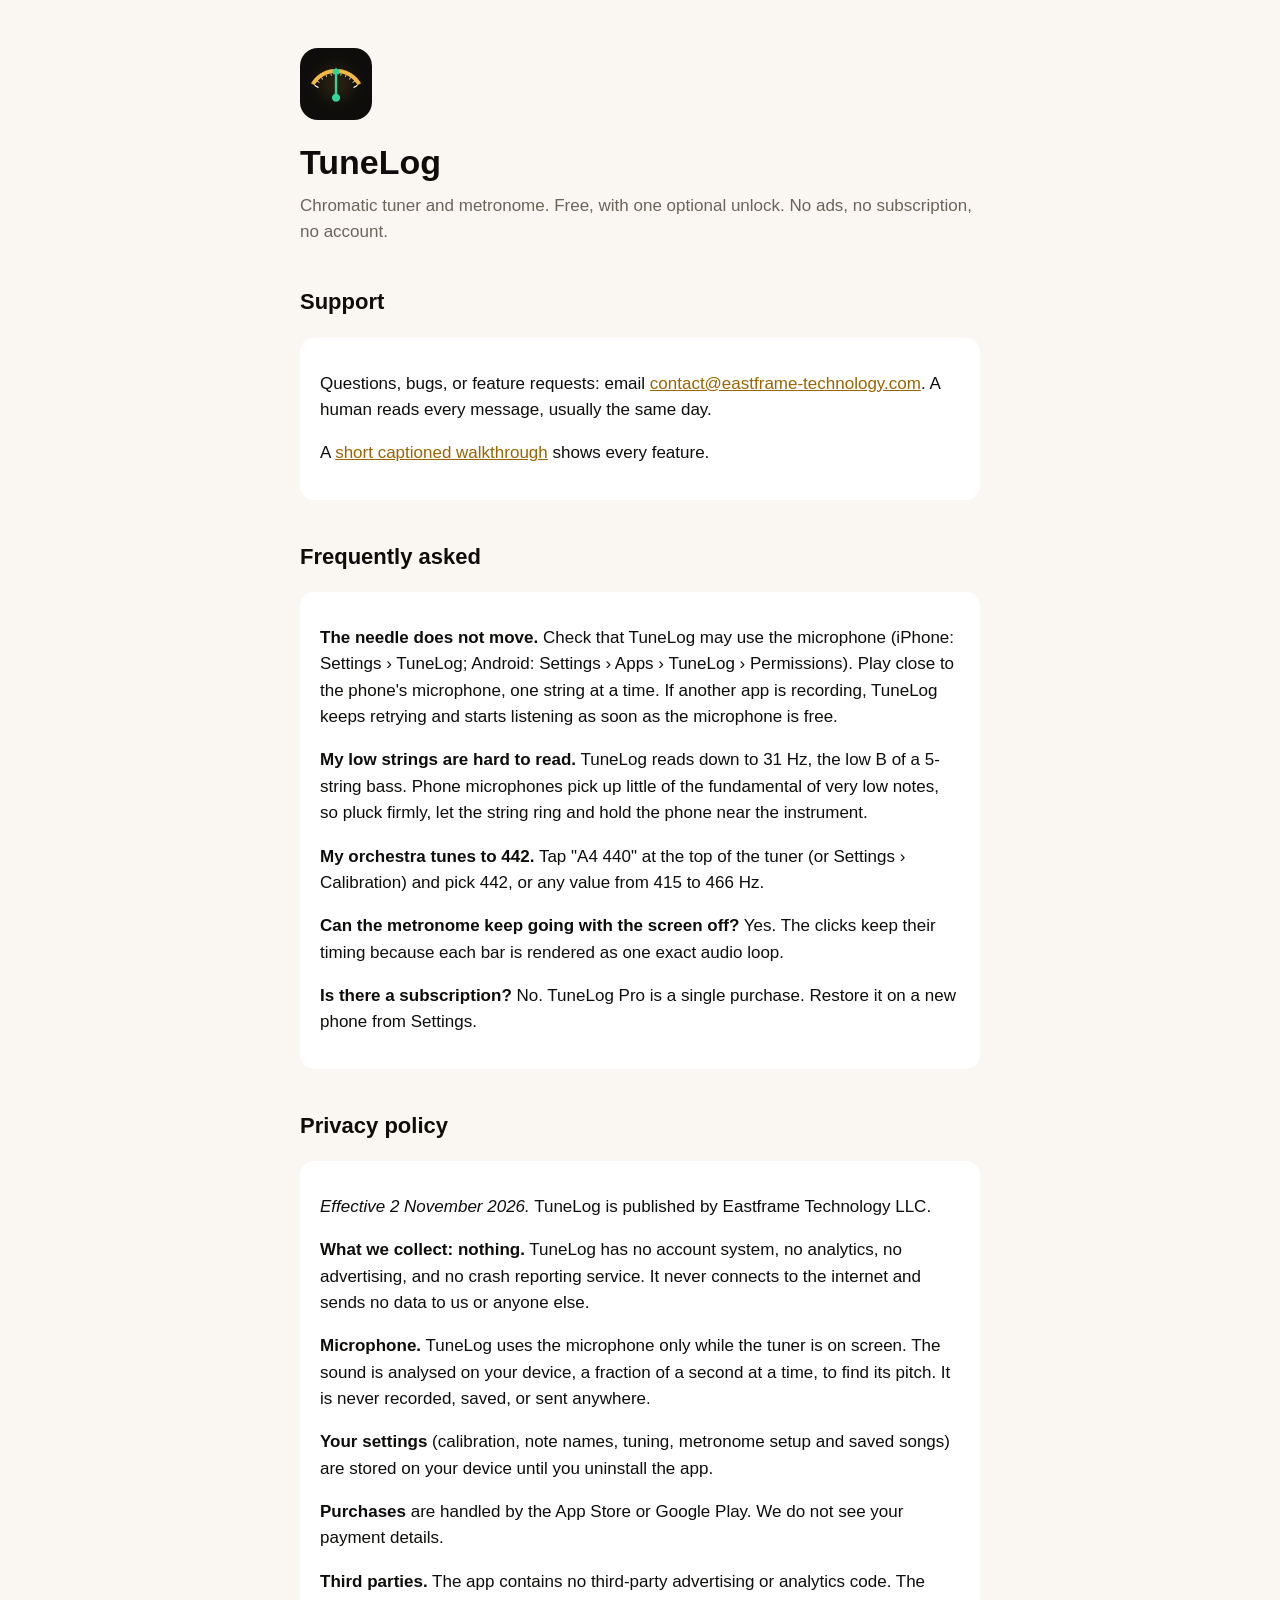
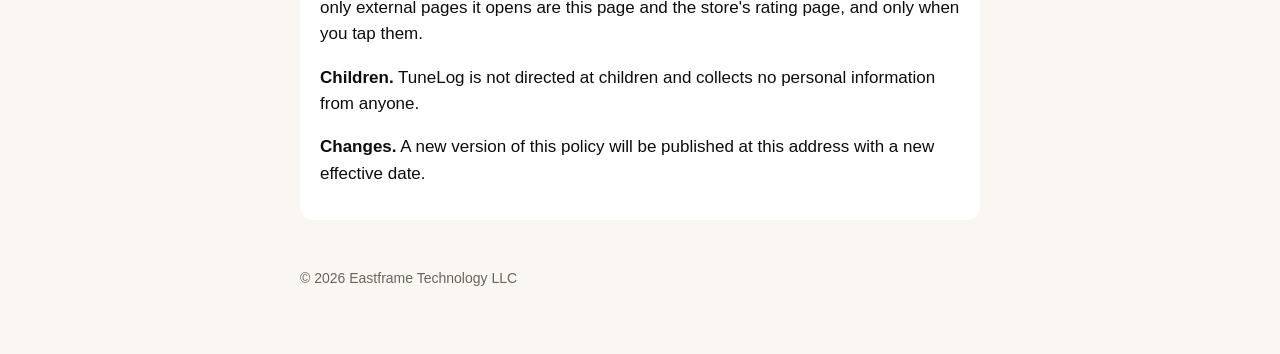
==== index.html @ 66dcc6ef "TuneLog support page and privacy policy Co-Authored-By: Claude Opus 5.5 <noreply@anthropic.com>" ====
<!doctype html>
<html lang="en">
<head>
<meta charset="utf-8">
<meta name="viewport" content="width=device-width, initial-scale=1">
<title>TuneLog support</title>
<meta name="description" content="Support and privacy policy for TuneLog, the chromatic tuner and metronome.">
<style>
  :root { color-scheme: light dark; --bg:#faf7f2; --fg:#0e0d0b; --muted:#6b645a; --accent:#9a6400; --card:#ffffff; }
  @media (prefers-color-scheme: dark) { :root { --bg:#0e0d0b; --fg:#f4f0e8; --muted:#a8a092; --accent:#f5b841; --card:#1a1814; } }
  body { margin:0; background:var(--bg); color:var(--fg); font:17px/1.55 -apple-system, BlinkMacSystemFont, "Segoe UI", Roboto, sans-serif; }
  main { max-width:680px; margin:0 auto; padding:48px 16px 64px; }
  h1 { font-size:34px; margin:0 0 4px; } h2 { margin-top:40px; font-size:22px; }
  p.lead { color:var(--muted); margin-top:0; }
  .card { background:var(--card); border-radius:14px; padding:16px 20px; margin:16px 0; }
  a { color:var(--accent); }
  .logo { width:72px; height:72px; border-radius:18px; display:block; margin-bottom:16px; }
  footer { color:var(--muted); font-size:14px; margin-top:48px; }
</style>
</head>
<body>
<main>
  <img class="logo" src="icon.png" alt="">
  <h1>TuneLog</h1>
  <p class="lead">Chromatic tuner and metronome. Free, with one optional unlock. No ads, no subscription, no account.</p>

  <h2 id="support">Support</h2>
  <div class="card">
    <p>Questions, bugs, or feature requests: email <a href="mailto:contact@eastframe-technology.com">contact@eastframe-technology.com</a>. A human reads every message, usually the same day.</p>
    <p>A <a href="tunelog-ios-demo.mp4">short captioned walkthrough</a> shows every feature.</p>
  </div>

  <h2>Frequently asked</h2>
  <div class="card">
    <p><strong>The needle does not move.</strong> Check that TuneLog may use the microphone (iPhone: Settings › TuneLog; Android: Settings › Apps › TuneLog › Permissions). Play close to the phone's microphone, one string at a time. If another app is recording, TuneLog keeps retrying and starts listening as soon as the microphone is free.</p>
    <p><strong>My low strings are hard to read.</strong> TuneLog reads down to 31 Hz, the low B of a 5-string bass. Phone microphones pick up little of the fundamental of very low notes, so pluck firmly, let the string ring and hold the phone near the instrument.</p>
    <p><strong>My orchestra tunes to 442.</strong> Tap "A4 440" at the top of the tuner (or Settings › Calibration) and pick 442, or any value from 415 to 466 Hz.</p>
    <p><strong>Can the metronome keep going with the screen off?</strong> Yes. The clicks keep their timing because each bar is rendered as one exact audio loop.</p>
    <p><strong>Is there a subscription?</strong> No. TuneLog Pro is a single purchase. Restore it on a new phone from Settings.</p>
  </div>

  <h2 id="privacy">Privacy policy</h2>
  <div class="card">
    <p><em>Effective 2 November 2026.</em> TuneLog is published by Eastframe Technology LLC.</p>
    <p><strong>What we collect: nothing.</strong> TuneLog has no account system, no analytics, no advertising, and no crash reporting service. It never connects to the internet and sends no data to us or anyone else.</p>
    <p><strong>Microphone.</strong> TuneLog uses the microphone only while the tuner is on screen. The sound is analysed on your device, a fraction of a second at a time, to find its pitch. It is never recorded, saved, or sent anywhere.</p>
    <p><strong>Your settings</strong> (calibration, note names, tuning, metronome setup and saved songs) are stored on your device until you uninstall the app.</p>
    <p><strong>Purchases</strong> are handled by the App Store or Google Play. We do not see your payment details.</p>
    <p><strong>Third parties.</strong> The app contains no third-party advertising or analytics code. The only external pages it opens are this page and the store's rating page, and only when you tap them.</p>
    <p><strong>Children.</strong> TuneLog is not directed at children and collects no personal information from anyone.</p>
    <p><strong>Changes.</strong> A new version of this policy will be published at this address with a new effective date.</p>
  </div>

  <footer>© 2026 Eastframe Technology LLC</footer>
</main>
</body>
</html>
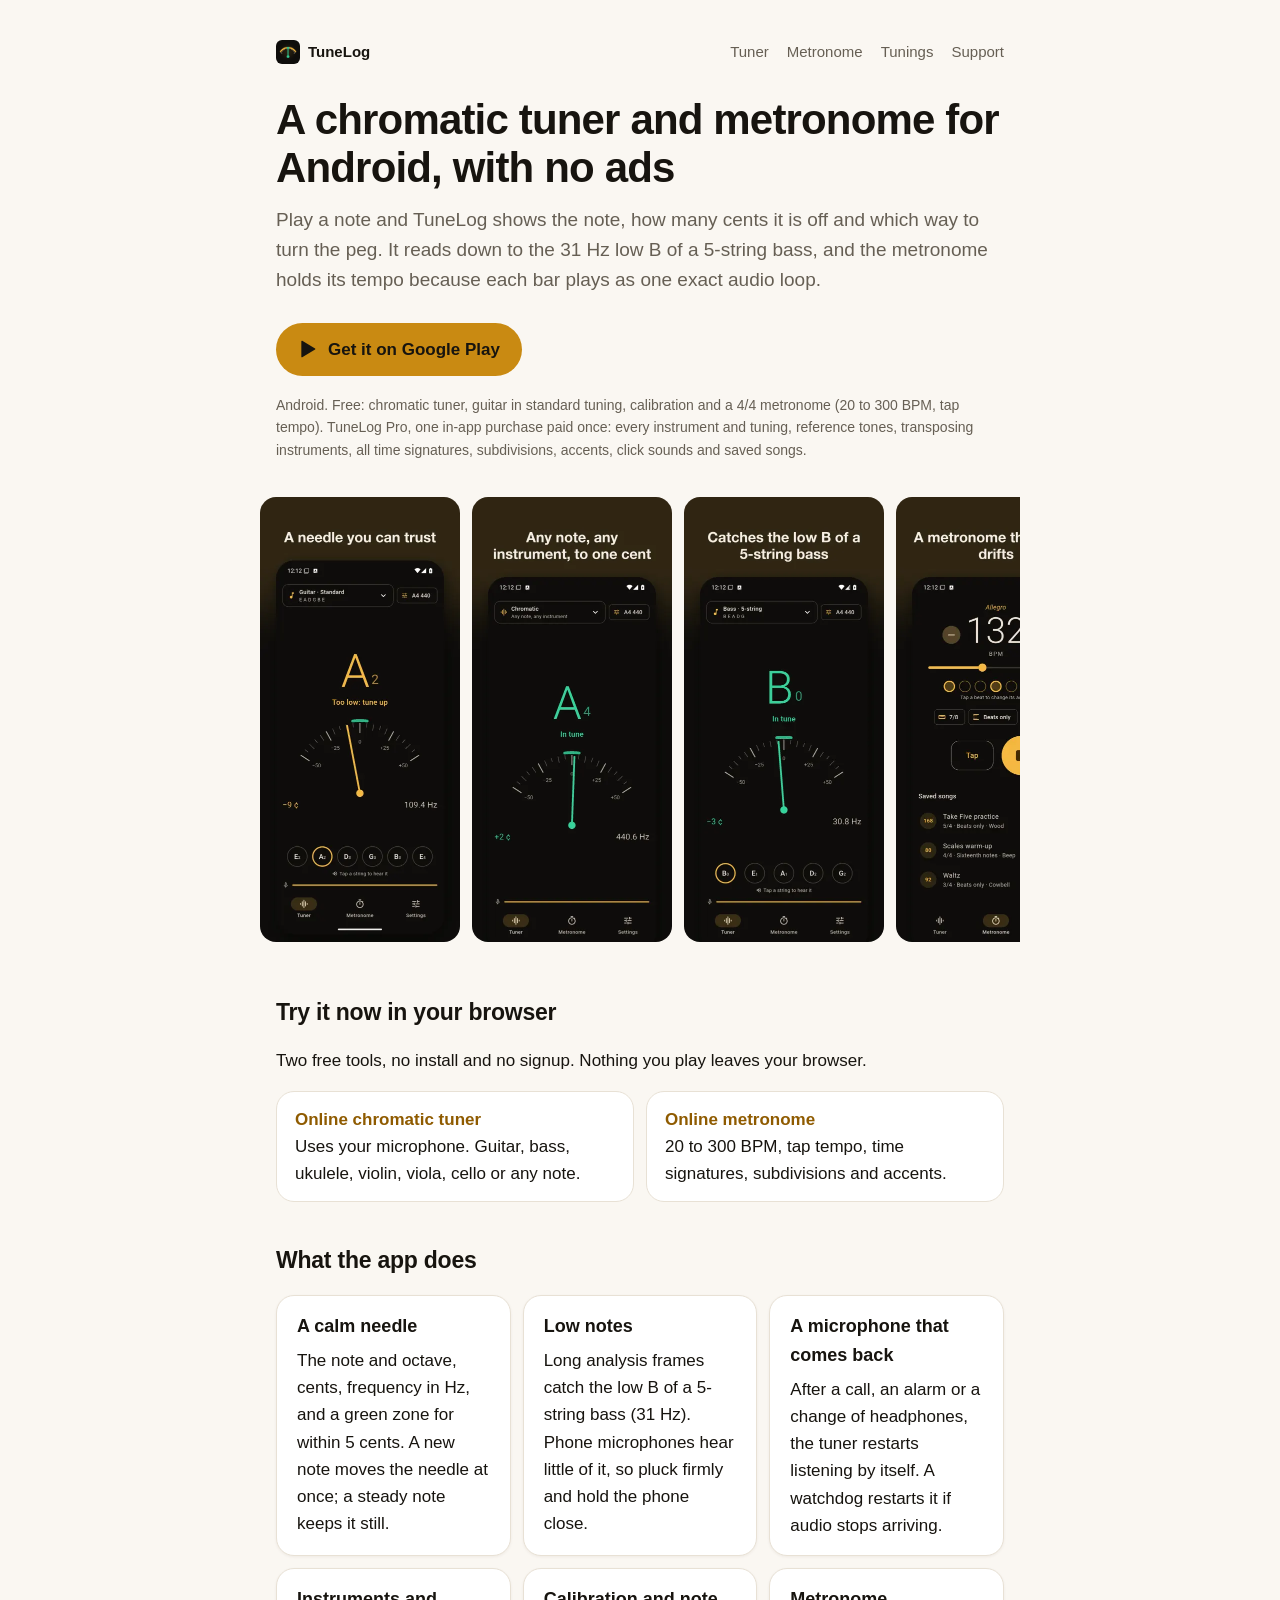
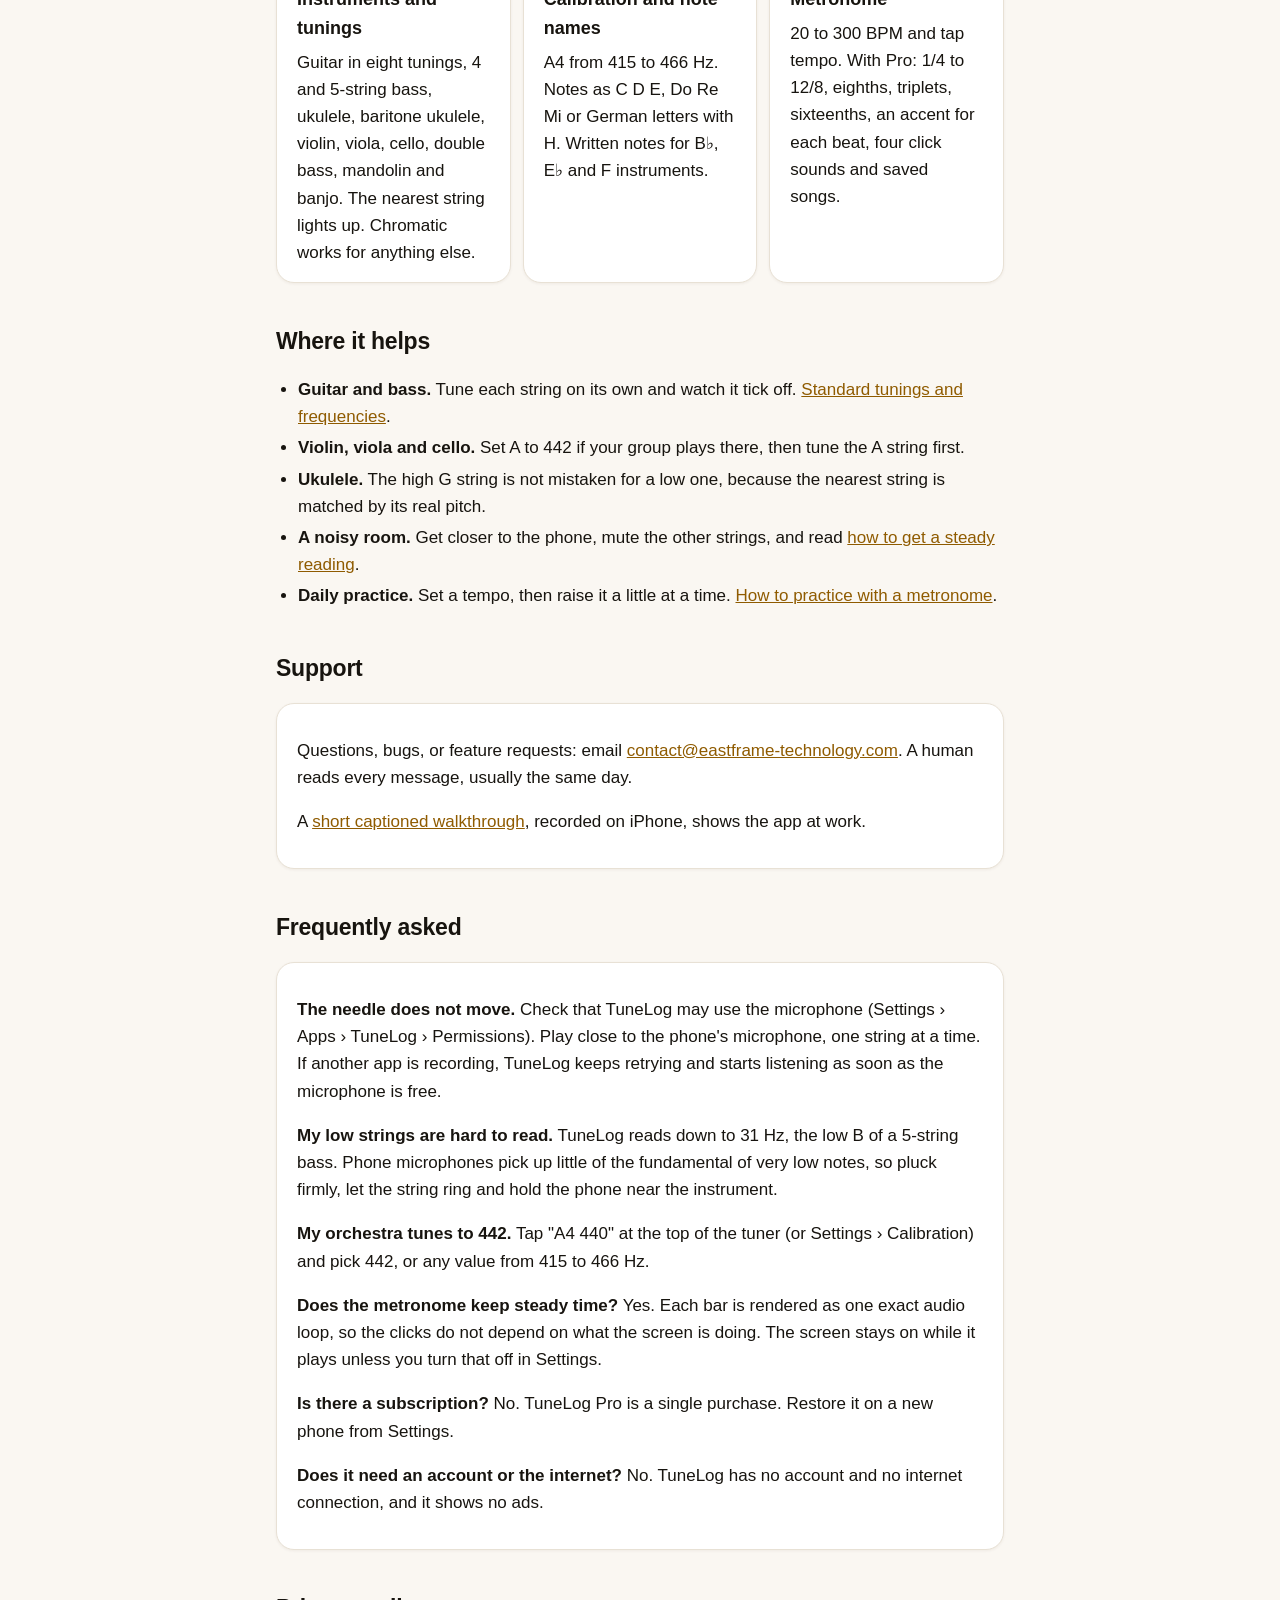
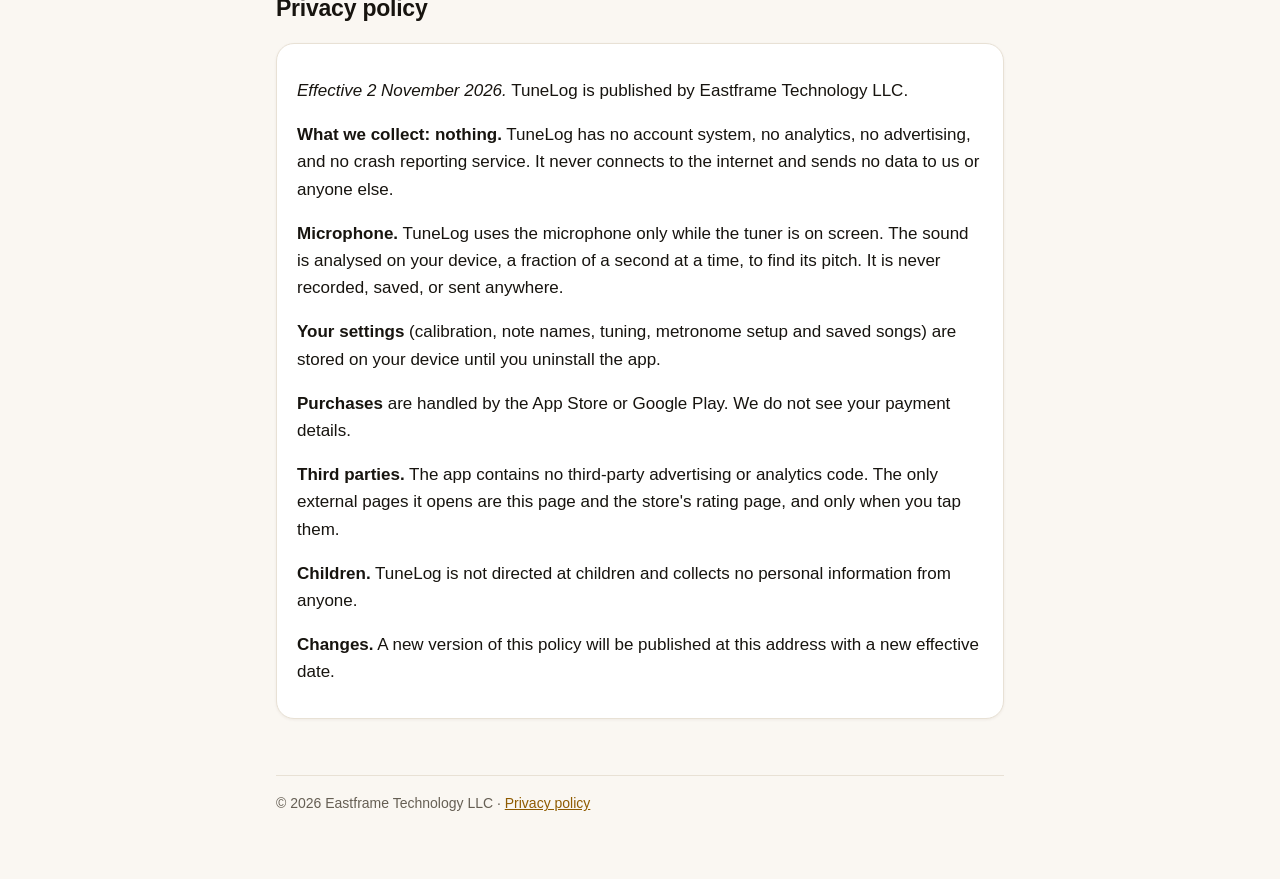
==== commit 87622eb3: "Landing page, online tuner and metronome, three guides, privacy page and sitemap Pitch logic and met" ====
--- a/index.html
+++ b/index.html
@@ -3,40 +3,78 @@
 <head>
 <meta charset="utf-8">
 <meta name="viewport" content="width=device-width, initial-scale=1">
-<title>TuneLog support</title>
-<meta name="description" content="Support and privacy policy for TuneLog, the chromatic tuner and metronome.">
-<style>
-  :root { color-scheme: light dark; --bg:#faf7f2; --fg:#0e0d0b; --muted:#6b645a; --accent:#9a6400; --card:#ffffff; }
-  @media (prefers-color-scheme: dark) { :root { --bg:#0e0d0b; --fg:#f4f0e8; --muted:#a8a092; --accent:#f5b841; --card:#1a1814; } }
-  body { margin:0; background:var(--bg); color:var(--fg); font:17px/1.55 -apple-system, BlinkMacSystemFont, "Segoe UI", Roboto, sans-serif; }
-  main { max-width:680px; margin:0 auto; padding:48px 16px 64px; }
-  h1 { font-size:34px; margin:0 0 4px; } h2 { margin-top:40px; font-size:22px; }
-  p.lead { color:var(--muted); margin-top:0; }
-  .card { background:var(--card); border-radius:14px; padding:16px 20px; margin:16px 0; }
-  a { color:var(--accent); }
-  .logo { width:72px; height:72px; border-radius:18px; display:block; margin-bottom:16px; }
-  footer { color:var(--muted); font-size:14px; margin-top:48px; }
-</style>
+<title>TuneLog: chromatic tuner and metronome for Android, no ads</title>
+<meta name="description" content="Chromatic tuner and metronome app for guitar, bass, ukulele, violin and cello. Reads a low B at 31 Hz. No ads, no subscription, no account. Free online tuner too.">
+<link rel="canonical" href="https://eastframe-technology.github.io/tunelog-support/">
+<meta property="og:type" content="website">
+<meta property="og:title" content="TuneLog: chromatic tuner and metronome, no ads">
+<meta property="og:description" content="Chromatic tuner and metronome app for guitar, bass, ukulele, violin and cello. Reads a low B at 31 Hz. No ads, no subscription, no account. Free online tuner too.">
+<meta property="og:image" content="https://eastframe-technology.github.io/tunelog-support/img/og.jpg">
+<meta property="og:url" content="https://eastframe-technology.github.io/tunelog-support/">
+<meta name="twitter:card" content="summary_large_image">
+<link rel="icon" href="icon.png">
+<link rel="stylesheet" href="style.css">
+<script type="application/ld+json">
+{"@context":"https://schema.org","@type":"MobileApplication","name":"TuneLog: Tuner & Metronome","operatingSystem":"Android","applicationCategory":"MusicApplication","description":"Chromatic tuner and metronome for guitar, bass, ukulele, violin, cello and more. No ads, no subscription, no account.","downloadUrl":"https://play.google.com/store/apps/details?id=com.eastframe.tunelog","installUrl":"https://play.google.com/store/apps/details?id=com.eastframe.tunelog","image":"https://eastframe-technology.github.io/tunelog-support/img/og.jpg","offers":{"@type":"Offer","price":"0","priceCurrency":"USD"},"publisher":{"@type":"Organization","name":"Eastframe Technology LLC"}}
+</script>
 </head>
 <body>
 <main>
-  <img class="logo" src="icon.png" alt="">
-  <h1>TuneLog</h1>
-  <p class="lead">Chromatic tuner and metronome. Free, with one optional unlock. No ads, no subscription, no account.</p>
+  <nav><a class="home" href="./"><img src="icon.png" alt="">TuneLog</a><a href="tools/tuner.html">Tuner</a><a href="tools/metronome.html">Metronome</a><a href="guides/standard-tunings.html">Tunings</a><a href="./#support">Support</a></nav>
+  <h1>A chromatic tuner and metronome for Android, with no ads</h1>
+  <p class="lead">Play a note and TuneLog shows the note, how many cents it is off and which way to turn the peg. It reads down to the 31 Hz low B of a 5-string bass, and the metronome holds its tempo because each bar plays as one exact audio loop.</p>
+  <a class="cta" href="https://play.google.com/store/apps/details?id=com.eastframe.tunelog"><svg viewBox="0 0 24 24" aria-hidden="true"><path fill="currentColor" d="M4 2.8v18.4c0 .6.6.9 1.1.6l15.4-9.2c.5-.3.5-.9 0-1.2L5.1 2.2C4.6 1.9 4 2.2 4 2.8z"/></svg>Get it on Google Play</a>
+  <p class="note">Android. Free: chromatic tuner, guitar in standard tuning, calibration and a 4/4 metronome (20 to 300 BPM, tap tempo). TuneLog Pro, one in-app purchase paid once: every instrument and tuning, reference tones, transposing instruments, all time signatures, subdivisions, accents, click sounds and saved songs.</p>
+
+  <div class="shots" aria-label="Screenshots">
+    <img src="img/shot-1.webp" width="200" height="444" alt="Tuner showing A2 nine cents flat, with the guitar strings below">
+    <img src="img/shot-2.webp" width="200" height="444" alt="Chromatic tuner showing A4 in tune at 440.6 Hz" loading="lazy">
+    <img src="img/shot-3.webp" width="200" height="444" alt="Bass tuner on a 5-string bass, showing low B in tune at 30.8 Hz" loading="lazy">
+    <img src="img/shot-4.webp" width="200" height="444" alt="Metronome at 132 BPM in 7/8 with saved songs" loading="lazy">
+    <img src="img/shot-5.webp" width="200" height="444" alt="List of instruments and tunings" loading="lazy">
+    <img src="img/shot-6.webp" width="200" height="444" alt="Ukulele tuning in light theme, showing E4 in tune" loading="lazy">
+  </div>
+
+  <h2>Try it now in your browser</h2>
+  <p>Two free tools, no install and no signup. Nothing you play leaves your browser.</p>
+  <div class="tryit">
+    <a href="tools/tuner.html"><strong>Online chromatic tuner</strong>Uses your microphone. Guitar, bass, ukulele, violin, viola, cello or any note.</a>
+    <a href="tools/metronome.html"><strong>Online metronome</strong>20 to 300 BPM, tap tempo, time signatures, subdivisions and accents.</a>
+  </div>
+
+  <h2>What the app does</h2>
+  <div class="grid">
+    <div class="card"><h3>A calm needle</h3>The note and octave, cents, frequency in Hz, and a green zone for within 5 cents. A new note moves the needle at once; a steady note keeps it still.</div>
+    <div class="card"><h3>Low notes</h3>Long analysis frames catch the low B of a 5-string bass (31 Hz). Phone microphones hear little of it, so pluck firmly and hold the phone close.</div>
+    <div class="card"><h3>A microphone that comes back</h3>After a call, an alarm or a change of headphones, the tuner restarts listening by itself. A watchdog restarts it if audio stops arriving.</div>
+    <div class="card"><h3>Instruments and tunings</h3>Guitar in eight tunings, 4 and 5-string bass, ukulele, baritone ukulele, violin, viola, cello, double bass, mandolin and banjo. The nearest string lights up. Chromatic works for anything else.</div>
+    <div class="card"><h3>Calibration and note names</h3>A4 from 415 to 466 Hz. Notes as C D E, Do Re Mi or German letters with H. Written notes for B♭, E♭ and F instruments.</div>
+    <div class="card"><h3>Metronome</h3>20 to 300 BPM and tap tempo. With Pro: 1/4 to 12/8, eighths, triplets, sixteenths, an accent for each beat, four click sounds and saved songs.</div>
+  </div>
+
+  <h2>Where it helps</h2>
+  <ul>
+    <li><strong>Guitar and bass.</strong> Tune each string on its own and watch it tick off. <a href="guides/standard-tunings.html">Standard tunings and frequencies</a>.</li>
+    <li><strong>Violin, viola and cello.</strong> Set A to 442 if your group plays there, then tune the A string first.</li>
+    <li><strong>Ukulele.</strong> The high G string is not mistaken for a low one, because the nearest string is matched by its real pitch.</li>
+    <li><strong>A noisy room.</strong> Get closer to the phone, mute the other strings, and read <a href="guides/steady-tuner-reading.html">how to get a steady reading</a>.</li>
+    <li><strong>Daily practice.</strong> Set a tempo, then raise it a little at a time. <a href="guides/metronome-practice.html">How to practice with a metronome</a>.</li>
+  </ul>
 
   <h2 id="support">Support</h2>
   <div class="card">
     <p>Questions, bugs, or feature requests: email <a href="mailto:contact@eastframe-technology.com">contact@eastframe-technology.com</a>. A human reads every message, usually the same day.</p>
-    <p>A <a href="tunelog-ios-demo.mp4">short captioned walkthrough</a> shows every feature.</p>
+    <p>A <a href="tunelog-ios-demo.mp4">short captioned walkthrough</a>, recorded on iPhone, shows the app at work.</p>
   </div>
 
   <h2>Frequently asked</h2>
-  <div class="card">
-    <p><strong>The needle does not move.</strong> Check that TuneLog may use the microphone (iPhone: Settings › TuneLog; Android: Settings › Apps › TuneLog › Permissions). Play close to the phone's microphone, one string at a time. If another app is recording, TuneLog keeps retrying and starts listening as soon as the microphone is free.</p>
+  <div class="card faq">
+    <p><strong>The needle does not move.</strong> Check that TuneLog may use the microphone (Settings › Apps › TuneLog › Permissions). Play close to the phone's microphone, one string at a time. If another app is recording, TuneLog keeps retrying and starts listening as soon as the microphone is free.</p>
     <p><strong>My low strings are hard to read.</strong> TuneLog reads down to 31 Hz, the low B of a 5-string bass. Phone microphones pick up little of the fundamental of very low notes, so pluck firmly, let the string ring and hold the phone near the instrument.</p>
     <p><strong>My orchestra tunes to 442.</strong> Tap "A4 440" at the top of the tuner (or Settings › Calibration) and pick 442, or any value from 415 to 466 Hz.</p>
-    <p><strong>Can the metronome keep going with the screen off?</strong> Yes. The clicks keep their timing because each bar is rendered as one exact audio loop.</p>
+    <p><strong>Does the metronome keep steady time?</strong> Yes. Each bar is rendered as one exact audio loop, so the clicks do not depend on what the screen is doing. The screen stays on while it plays unless you turn that off in Settings.</p>
     <p><strong>Is there a subscription?</strong> No. TuneLog Pro is a single purchase. Restore it on a new phone from Settings.</p>
+    <p><strong>Does it need an account or the internet?</strong> No. TuneLog has no account and no internet connection, and it shows no ads.</p>
   </div>
 
   <h2 id="privacy">Privacy policy</h2>
@@ -51,7 +89,7 @@
     <p><strong>Changes.</strong> A new version of this policy will be published at this address with a new effective date.</p>
   </div>
 
-  <footer>© 2026 Eastframe Technology LLC</footer>
+  <footer>© 2026 Eastframe Technology LLC · <a href="privacy.html">Privacy policy</a></footer>
 </main>
 </body>
 </html>
--- a/style.css
+++ b/style.css
@@ -0,0 +1,74 @@
+:root { color-scheme: light dark; --bg:#faf7f2; --fg:#17140f; --muted:#665f54; --accent:#8f5b00; --amber:#c98a12; --good:#0f7f5c; --card:#ffffff; --line:#e8e1d5; --shadow:rgba(60,40,0,.06); }
+@media (prefers-color-scheme: dark) { :root { --bg:#0e0d0b; --fg:#f4f0e8; --muted:#a8a092; --accent:#f5b841; --amber:#f5b841; --good:#34d399; --card:#1a1814; --line:#2c2820; --shadow:transparent; } }
+* { box-sizing: border-box; }
+[hidden] { display:none !important; }
+body { margin:0; background:var(--bg); color:var(--fg); font:17px/1.6 -apple-system, BlinkMacSystemFont, "Segoe UI", Roboto, sans-serif; }
+main { max-width:760px; margin:0 auto; padding:40px 16px 64px; }
+nav { display:flex; gap:18px; flex-wrap:wrap; font-size:15px; margin-bottom:32px; }
+nav a { color:var(--muted); text-decoration:none; } nav a:hover { color:var(--fg); }
+nav a.home { color:var(--fg); font-weight:600; margin-right:auto; display:flex; align-items:center; gap:8px; }
+nav img { width:24px; height:24px; border-radius:6px; }
+h1 { font-size:clamp(30px, 6vw, 42px); line-height:1.15; margin:0 0 12px; letter-spacing:-0.02em; }
+h2 { margin-top:44px; font-size:23px; line-height:1.3; } h3 { font-size:18px; margin:24px 0 6px; }
+p.lead { color:var(--muted); font-size:19px; margin-top:0; }
+a { color:var(--accent); }
+.note { color:var(--muted); font-size:14px; }
+ul, ol { padding-left:22px; } li { margin:4px 0; }
+.tablewrap { overflow-x:auto; }
+table { border-collapse:collapse; width:100%; font-size:15px; } td, th { border-bottom:1px solid var(--line); padding:8px 6px; text-align:left; vertical-align:top; }
+code { font-size:14px; background:var(--card); border:1px solid var(--line); padding:1px 5px; border-radius:5px; overflow-wrap:anywhere; }
+footer { color:var(--muted); font-size:14px; margin-top:56px; border-top:1px solid var(--line); padding-top:16px; }
+@media (max-width: 480px) { nav { gap:12px; font-size:14px; } nav a.home { width:100%; margin-bottom:2px; } }
+h2 { letter-spacing:-0.01em; }
+.card { background:var(--card); border:1px solid var(--line); border-radius:18px; padding:16px 20px; margin:16px 0; box-shadow:0 1px 3px var(--shadow); }
+.cta { display:inline-flex; align-items:center; gap:10px; background:var(--amber); color:#17140f; text-decoration:none; font-weight:650; padding:13px 22px; border-radius:999px; margin:8px 0 4px; }
+.cta svg { width:20px; height:20px; }
+.shots { display:flex; gap:12px; overflow-x:auto; padding:8px 16px 12px; margin:28px -16px 0; scroll-snap-type:x mandatory; }
+.shots img { width:200px; height:auto; border-radius:16px; flex:none; scroll-snap-align:start; background:#0e0d0b; }
+.grid { display:grid; grid-template-columns:repeat(auto-fit, minmax(210px, 1fr)); gap:12px; }
+.grid .card { margin:0; } .grid h3 { margin-top:0; }
+.logo { width:72px; height:72px; border-radius:18px; display:block; margin-bottom:16px; }
+.tryit { display:grid; grid-template-columns:repeat(auto-fit, minmax(210px, 1fr)); gap:12px; margin-top:12px; }
+.tryit a { display:block; background:var(--card); border:1px solid var(--line); border-radius:18px; padding:14px 18px; text-decoration:none; color:var(--fg); }
+.tryit a strong { display:block; color:var(--accent); }
+.tool { background:var(--card); border:1px solid var(--line); border-radius:22px; padding:18px; margin:20px 0; box-shadow:0 1px 3px var(--shadow); }
+.row { display:grid; grid-template-columns:repeat(auto-fit, minmax(140px, 1fr)); gap:12px; }
+label { display:block; font-size:14px; color:var(--muted); }
+select, input[type=number] { display:block; width:100%; margin-top:4px; font:inherit; font-size:16px; color:var(--fg); background:var(--bg); border:1px solid var(--line); border-radius:10px; padding:9px 10px; min-height:44px; }
+input[type=range] { width:100%; accent-color:var(--amber); margin:6px 0; }
+.btn { font:inherit; font-weight:650; border:0; border-radius:999px; background:var(--amber); color:#17140f; padding:12px 26px; min-height:48px; cursor:pointer; }
+.btn.ghost { background:transparent; color:var(--fg); border:1px solid var(--line); }
+.center { text-align:center; }
+.gauge { display:block; width:100%; max-width:380px; margin:10px auto 0; }
+.gauge .tick { stroke:var(--muted); stroke-width:1.5; opacity:.6; } .gauge .tick.major { stroke-width:2.5; opacity:1; }
+.gauge text { fill:var(--muted); font-size:12px; text-anchor:middle; }
+.gauge .zone { fill:none; stroke:var(--good); stroke-width:6; stroke-linecap:round; }
+.gauge .needle { stroke:var(--amber); stroke-width:4; stroke-linecap:round; }
+.gauge .hub { fill:var(--amber); }
+.readout { text-align:center; margin-top:-6px; }
+.readout .big { font-size:68px; line-height:1.05; font-weight:300; color:var(--accent); font-variant-numeric:tabular-nums; }
+.readout sub { font-size:24px; color:var(--muted); margin-left:2px; vertical-align:baseline; }
+.readout .hint { font-weight:600; color:var(--accent); min-height:27px; margin:0; }
+.readout.good .big, .readout.good .hint { color:var(--good); }
+.readout.held { opacity:.55; }
+.nums { display:flex; justify-content:space-between; font-variant-numeric:tabular-nums; color:var(--muted); min-height:27px; padding:0 4px; }
+.strings { display:flex; flex-wrap:wrap; gap:8px; justify-content:center; margin:12px 0 2px; }
+.strings button { font:inherit; font-weight:600; width:50px; height:50px; border-radius:50%; background:transparent; color:var(--fg); border:1.5px solid var(--line); cursor:pointer; }
+.strings button sub { font-size:11px; font-weight:400; vertical-align:baseline; }
+.strings button.target { border-color:var(--amber); border-width:3px; }
+.strings button.tuned { background:color-mix(in srgb, var(--good) 22%, transparent); border-color:var(--good); }
+.strings button.playing { background:color-mix(in srgb, var(--amber) 30%, transparent); }
+.meter { height:4px; border-radius:2px; background:var(--line); overflow:hidden; margin:10px 0 14px; }
+.meter div { height:100%; width:0; background:var(--amber); }
+.msg { background:color-mix(in srgb, var(--amber) 14%, transparent); border:1px solid var(--amber); border-radius:12px; padding:10px 14px; margin:14px 0 2px; font-size:15px; text-align:left; }
+.bpmline { display:flex; align-items:center; justify-content:center; gap:14px; }
+.round { font:inherit; font-size:24px; width:48px; height:48px; flex:none; border-radius:50%; background:transparent; color:var(--fg); border:1.5px solid var(--line); cursor:pointer; }
+input#bpm { width:150px; text-align:center; font-size:60px; font-weight:300; padding:0; margin:0; background:transparent; border:0; min-height:0; font-variant-numeric:tabular-nums; -moz-appearance:textfield; appearance:textfield; }
+input#bpm::-webkit-inner-spin-button, input#bpm::-webkit-outer-spin-button { -webkit-appearance:none; margin:0; }
+.marking { text-align:center; color:var(--accent); font-style:italic; margin:0; min-height:27px; }
+.lights { display:flex; flex-wrap:wrap; justify-content:center; gap:8px; margin:12px 0 4px; }
+.light { font:inherit; font-size:14px; width:44px; height:44px; border-radius:50%; cursor:pointer; color:var(--fg); background:transparent; border:1.5px solid var(--muted); }
+.light.strong { border:3px solid var(--amber); font-weight:700; }
+.light.mute { opacity:.35; border-style:dashed; }
+.light.on { background:var(--amber); color:#17140f; }
+.actions { display:flex; gap:10px; justify-content:center; flex-wrap:wrap; margin-top:14px; }
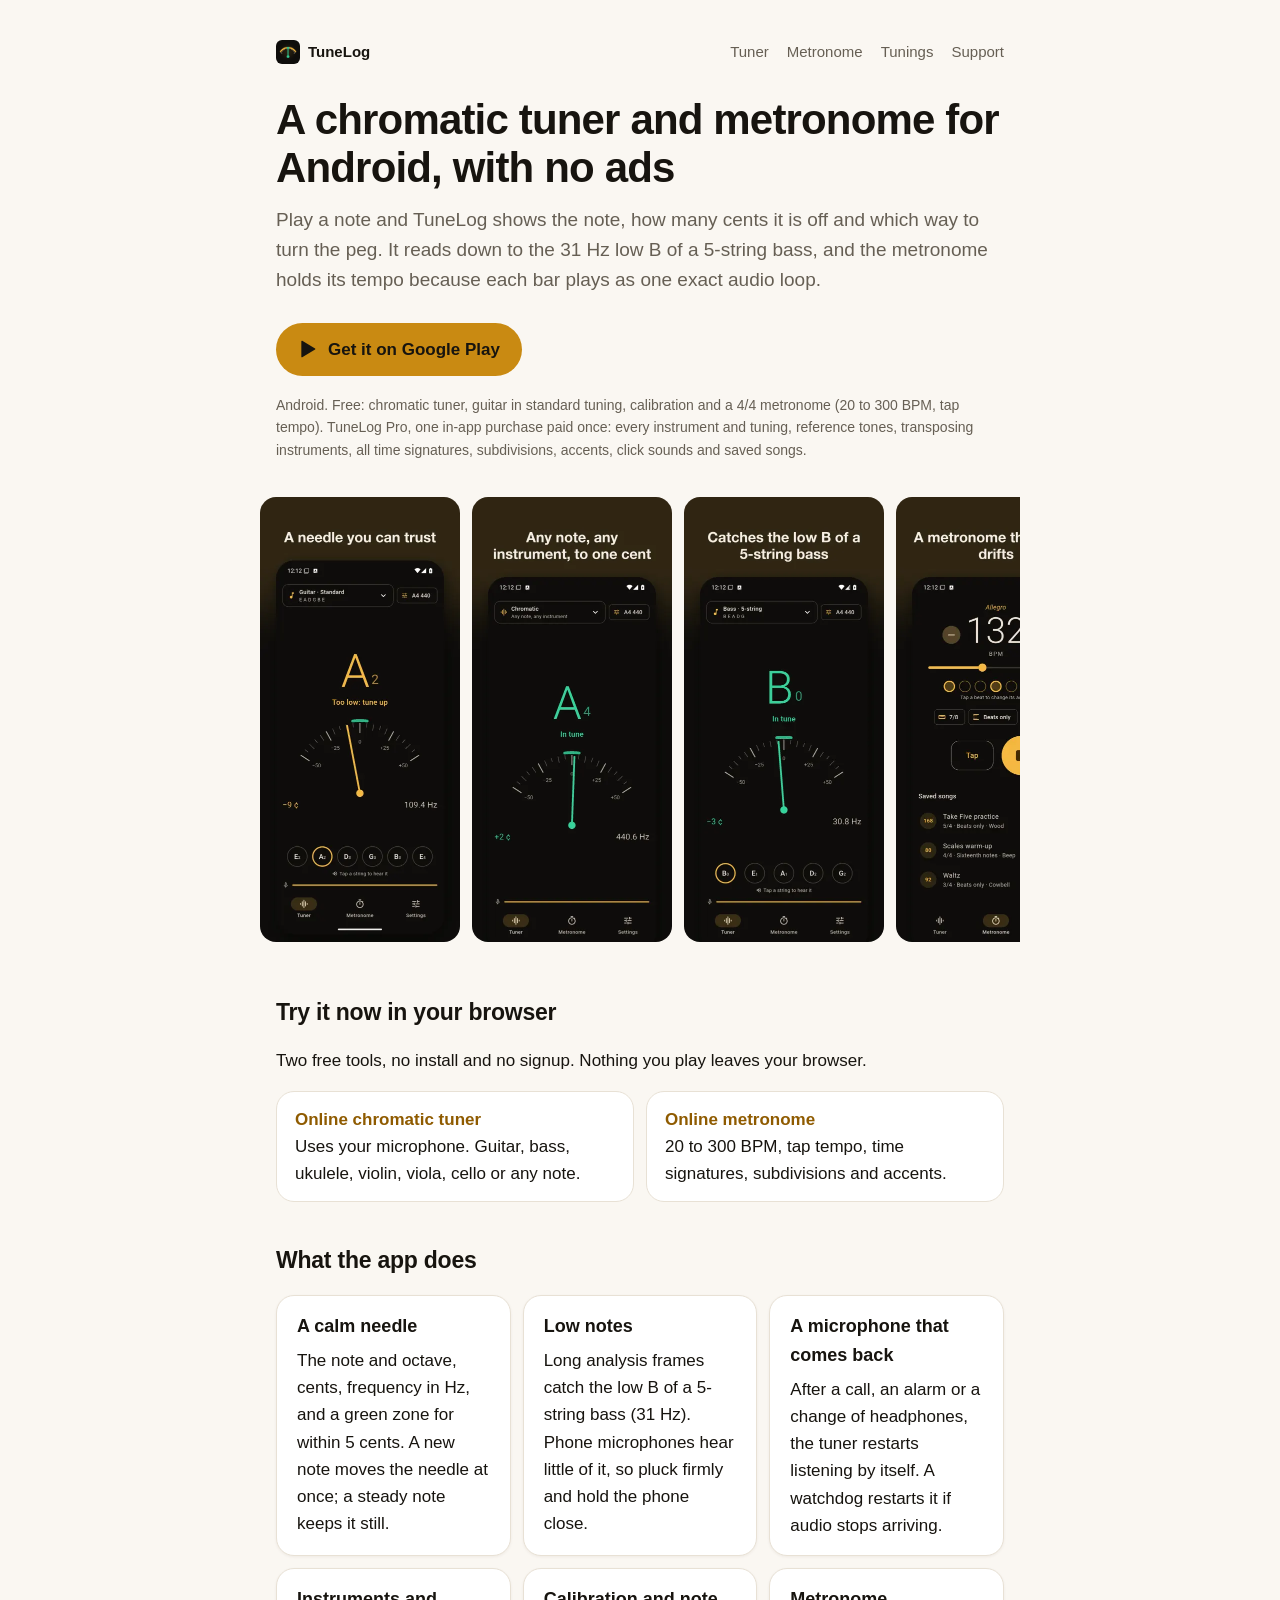
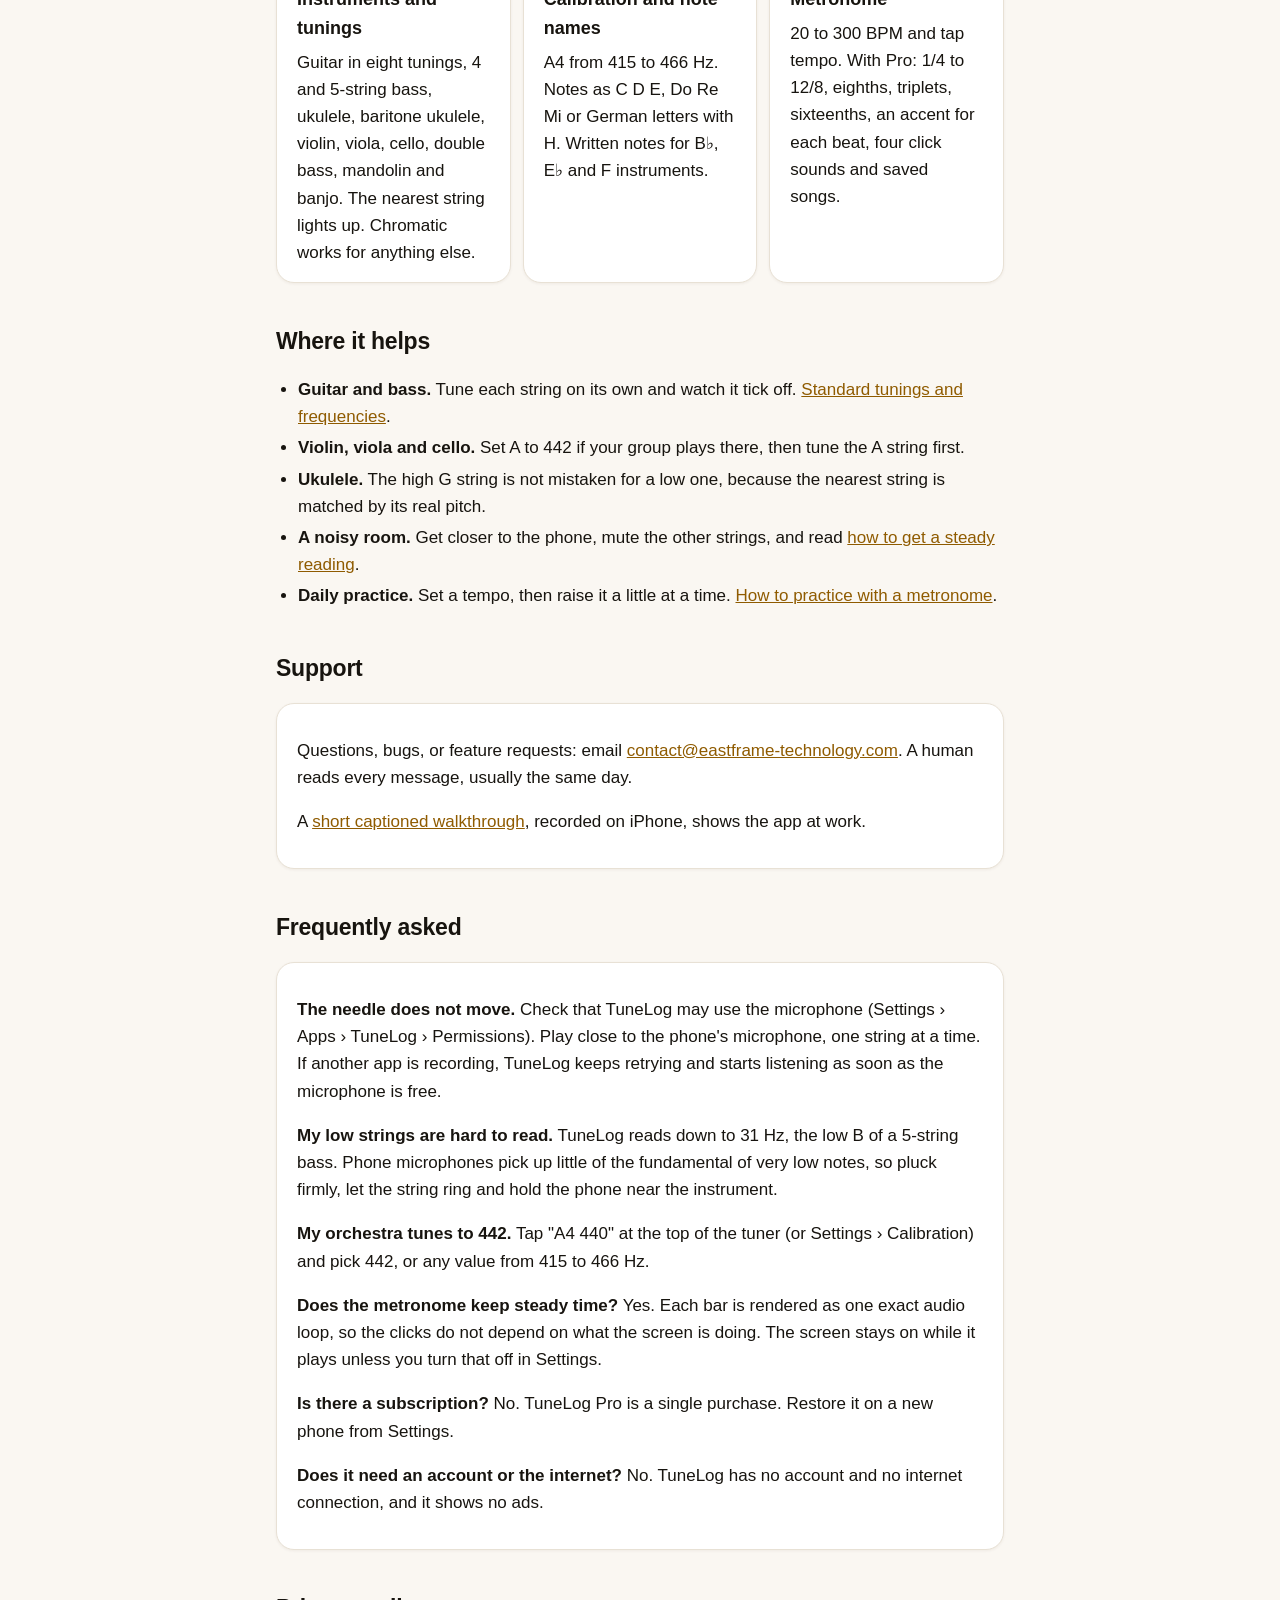
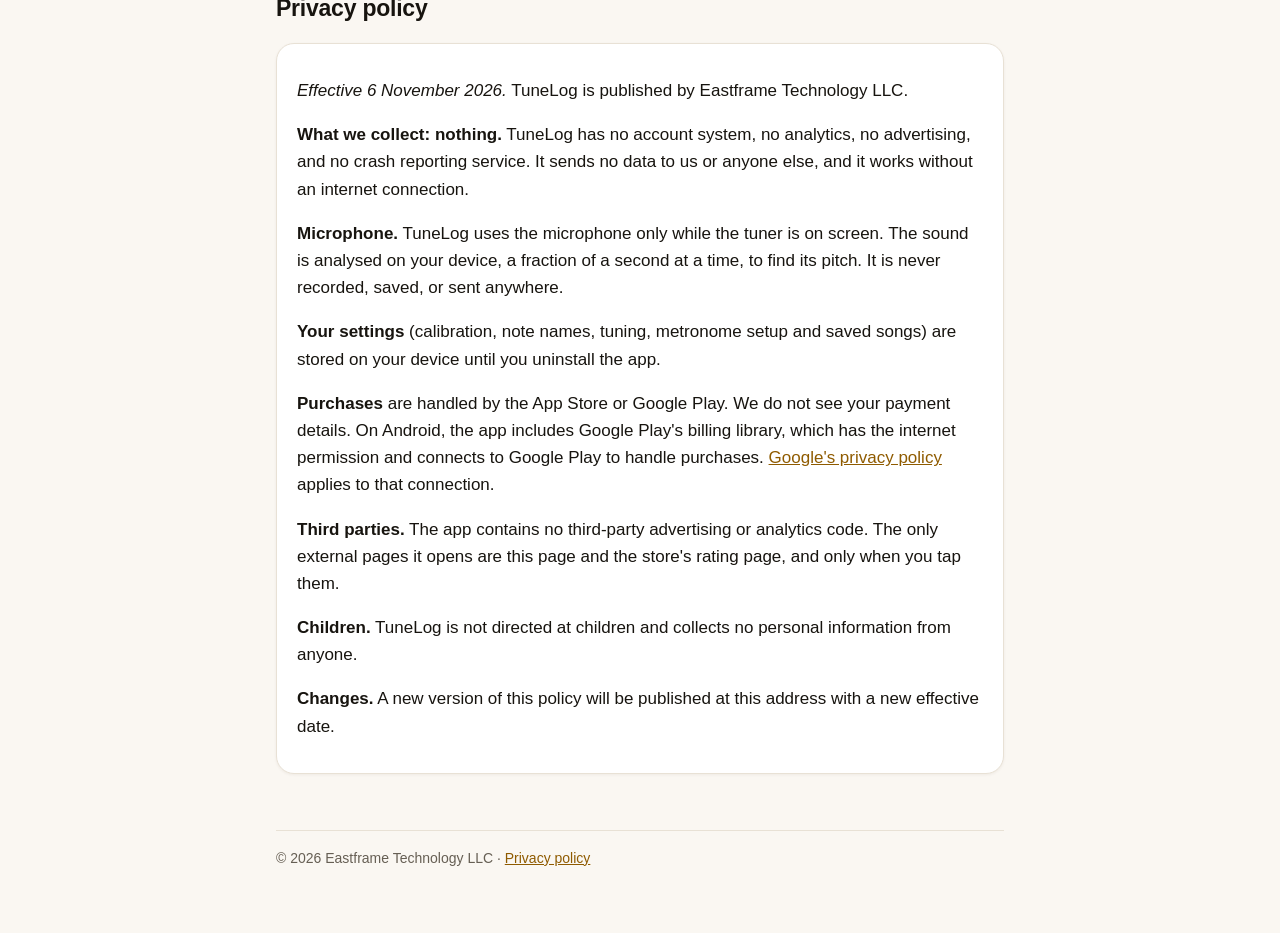
==== commit a57ef311: "Privacy policy: say accurately what the Android build connects to Co-Authored-By: Claude Opus 5.5 <n" ====
--- a/index.html
+++ b/index.html
@@ -79,11 +79,11 @@
 
   <h2 id="privacy">Privacy policy</h2>
   <div class="card">
-    <p><em>Effective 2 November 2026.</em> TuneLog is published by Eastframe Technology LLC.</p>
-    <p><strong>What we collect: nothing.</strong> TuneLog has no account system, no analytics, no advertising, and no crash reporting service. It never connects to the internet and sends no data to us or anyone else.</p>
+    <p><em>Effective 6 November 2026.</em> TuneLog is published by Eastframe Technology LLC.</p>
+    <p><strong>What we collect: nothing.</strong> TuneLog has no account system, no analytics, no advertising, and no crash reporting service. It sends no data to us or anyone else, and it works without an internet connection.</p>
     <p><strong>Microphone.</strong> TuneLog uses the microphone only while the tuner is on screen. The sound is analysed on your device, a fraction of a second at a time, to find its pitch. It is never recorded, saved, or sent anywhere.</p>
     <p><strong>Your settings</strong> (calibration, note names, tuning, metronome setup and saved songs) are stored on your device until you uninstall the app.</p>
-    <p><strong>Purchases</strong> are handled by the App Store or Google Play. We do not see your payment details.</p>
+    <p><strong>Purchases</strong> are handled by the App Store or Google Play. We do not see your payment details. On Android, the app includes Google Play's billing library, which has the internet permission and connects to Google Play to handle purchases. <a href="https://policies.google.com/privacy">Google's privacy policy</a> applies to that connection.</p>
     <p><strong>Third parties.</strong> The app contains no third-party advertising or analytics code. The only external pages it opens are this page and the store's rating page, and only when you tap them.</p>
     <p><strong>Children.</strong> TuneLog is not directed at children and collects no personal information from anyone.</p>
     <p><strong>Changes.</strong> A new version of this policy will be published at this address with a new effective date.</p>
